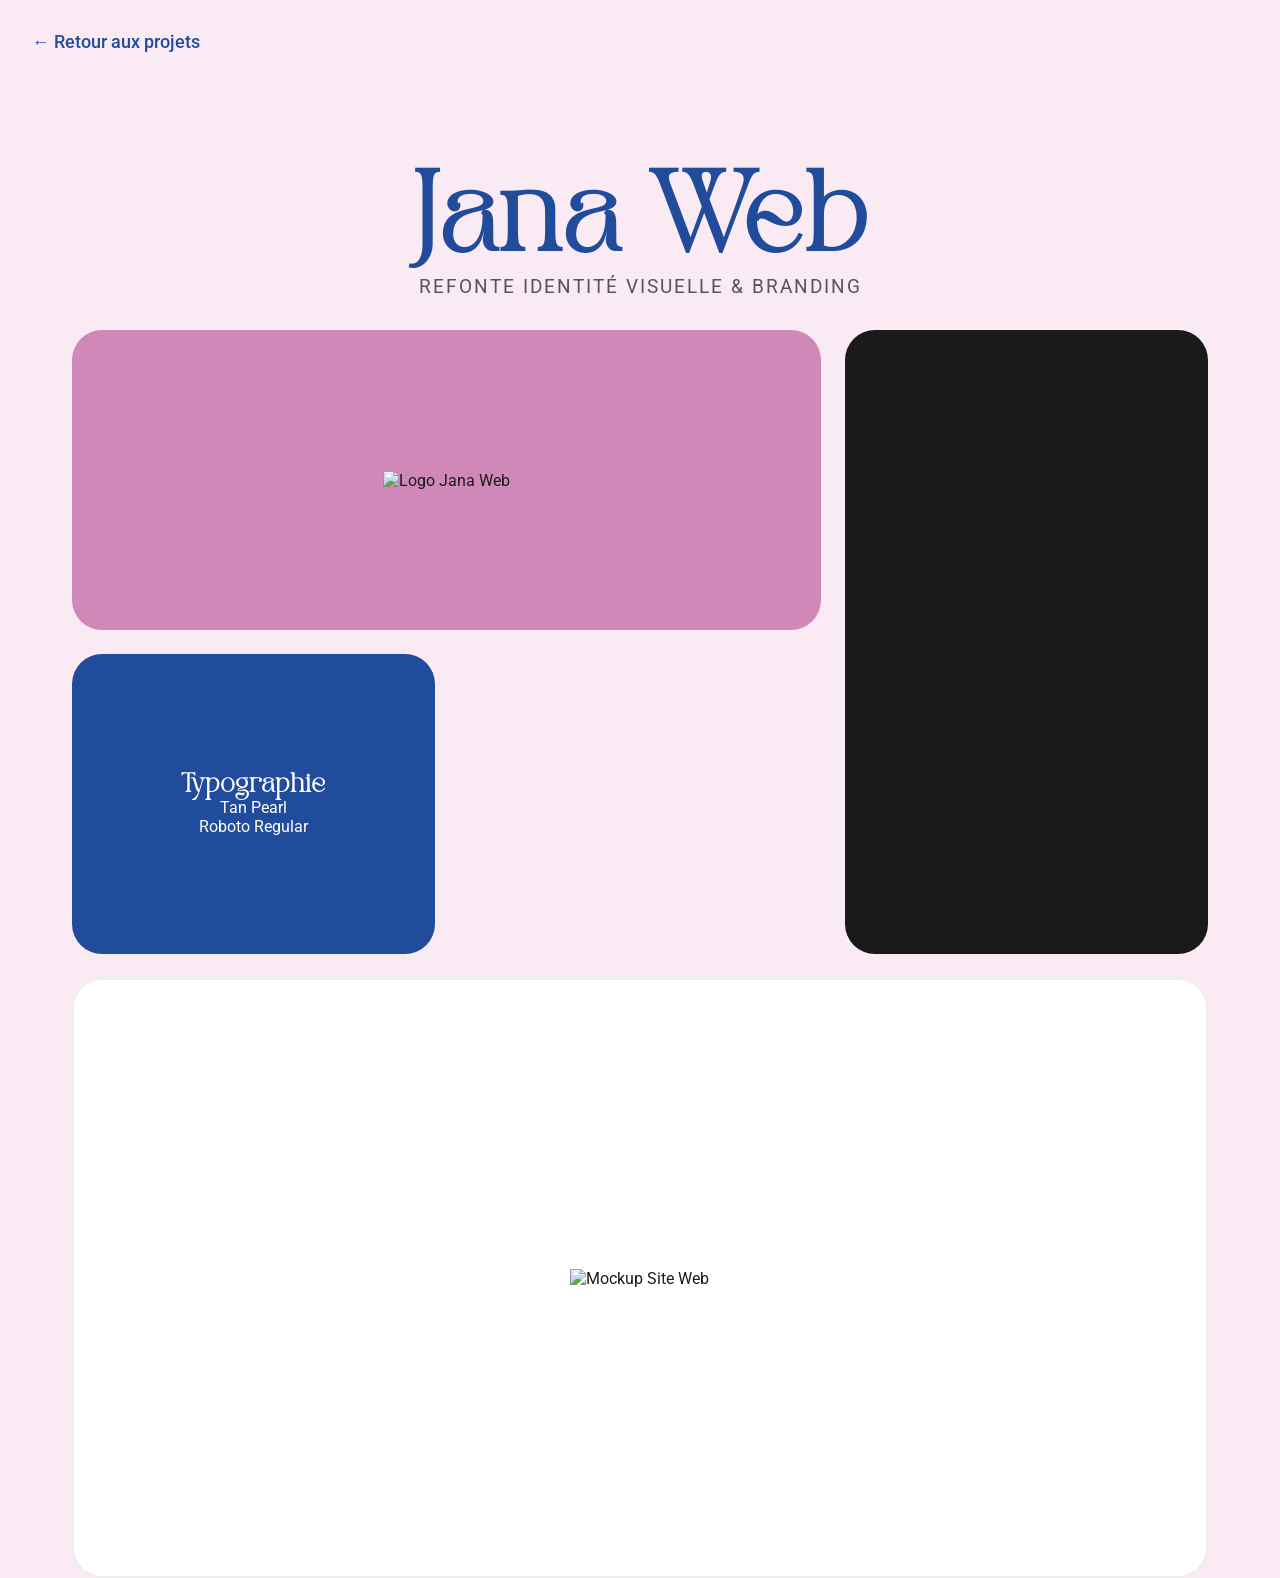
==== projet-horea-atelier.html @ c4f3f16d "init : porfolio" ====
<!DOCTYPE html>
<html lang="fr">
<head>
    <meta charset="UTF-8">
    <meta name="viewport" content="width=device-width, initial-scale=1.0">
    <title>Projet Jana Web | Valentina Chapoton</title>
    <link rel="stylesheet" href="style.css">
</head>
<body class="project-detail-page">

    <nav class="main-nav">
        <a href="projets.html" class="back-link">← Retour aux projets</a>
    </nav>

    <!-- HEADER DU PROJET -->
    <header class="project-header">
        <h1 class="font-title">Jana Web</h1>
        <p class="project-subtitle">Refonte Identité Visuelle & Branding</p>
    </header>

    <!-- LA BENTO GRID (Comme sur tes images de référence) -->
    <section class="bento-grid">
        
        <!-- Bloc 1 : Gros logo ou Visuel principal (Prend 2 cases de large) -->
        <div class="bento-item bento-large bg-pink">
            <img src="assets/jana-logo-grand.svg" alt="Logo Jana Web">
        </div>

        <!-- Bloc 2 : Les couleurs de la palette -->
        <div class="bento-item bento-tall bg-dark text-white">
            <h3>Palette</h3>
            <div class="color-swatches">
                <div class="swatch" style="background-color: #ff99cc;"></div>
                <div class="swatch" style="background-color: #66ccff;"></div>
                <div class="swatch" style="background-color: #ffcc00;"></div>
            </div>
        </div>

        <!-- Bloc 3 : Typographie ou petit texte -->
        <div class="bento-item bg-blue">
            <h3 class="font-title">Typographie</h3>
            <p class="large-type">Tan Pearl</p>
            <p>Roboto Regular</p>
        </div>

        <!-- Bloc 4 : Mockup Ordinateur (Prend toute la largeur en bas) -->
        <div class="bento-item bento-full bg-light">
            <img src="assets/jana-mockup-mac.jpg" alt="Mockup Site Web">
        </div>

    </section>

</body>
</html>
---- style.css ----
/* ================= 1. TYPOGRAPHIES & VARIABLES ================= */
@import url('https://fonts.googleapis.com/css2?family=Roboto:wght@300;400;500;700&display=swap');

@font-face {
    font-family: 'TanPearl';
    src: url('fonts/TAN-Pearl.woff2') format('woff2'),
         url('fonts/TAN-Pearl.ttf') format('truetype');
    font-weight: normal;
    font-style: normal;
}

:root {
    /* Ta palette de couleurs */
    --bg-color: #faeaf3; /* Fond global */
    --primary-blue: #214c9b; /* Couleur principale */
    --secondary-pink: #d088b9; /* Couleur secondaire */
    --text-dark: #1a1a1a;
    --text-gray: #555555;
}

* {
    margin: 0;
    padding: 0;
    box-sizing: border-box;
}

body {
    font-family: 'Roboto', sans-serif;
    background-color: var(--bg-color);
    color: var(--text-dark);
    overflow-x: hidden;
}

.font-title {
    font-family: 'TanPearl', serif;
}

/* ================= 2. HERO HEADER ================= */
#hero {
    position: relative;
    width: 100%;
    min-height: 85vh;
    display: flex;
    justify-content: center;
    align-items: center;
    padding: 2rem;
    overflow: hidden;
}

.hero-container {
    position: relative;
    width: 100%;
    max-width: 1400px; 
}

.hero-title-arch {
    position: relative;
    width: 100%;
    max-width: 100%; /* Prend toute la place disponible */
    margin: 0 auto;
    z-index: 1;
}

.arch-text {
    font-family: 'TanPearl', serif;
    font-size: 130px; 
    fill: var(--primary-blue);
    letter-spacing: 15px; 
}

.hero-img {
    position: absolute;
    top: 25%;
    left: 50%;
    transform: translateX(-50%);
    height: auto;
    max-height: 70vh;
    z-index: 2;
}

.hero-year {
    position: absolute;
    top: -5%;
    right: 15%;
    font-size: clamp(2rem, 5vw, 4rem);
    color: var(--secondary-pink); 
    z-index: 3;
}

.hero-name {
    position: absolute;
    bottom: 0%;
    left: 10%;
    font-size: 1rem;
    font-weight: 500;
    color: var(--primary-blue); 
    letter-spacing: 2px;
    z-index: 3;
}

/* ================= 3. SECTION ABOUT & CV ================= */
#about {
    padding: 5rem 0 3rem 0; 
}

.about-container {
    display: flex; 
    flex-wrap: wrap; 
    gap: 4rem; 
    align-items: flex-start; 
    max-width: 1200px;
    margin: 0 auto;
    padding: 0 2rem;
    margin-bottom: 5rem;
}

.badge-wrapper {
    flex: 1;
    min-width: 300px;
    display: flex;
    justify-content: center;
}

.badge-img {
    width: 100%;
    max-width: 350px;
    height: auto;
    filter: drop-shadow(0px 20px 30px rgba(0,0,0,0.1));
}

.about-content {
    flex: 2; 
    min-width: 300px;
}

.about-title {
    font-size: 3rem;
    color: var(--primary-blue);
    margin-bottom: 1.5rem;
}

.about-desc {
    font-size: 1.1rem;
    line-height: 1.6;
    color: var(--text-gray);
    margin-bottom: 3rem;
}

.cv-grid {
    display: grid;
    grid-template-columns: repeat(auto-fit, minmax(250px, 1fr));
    gap: 3rem;
}

.cv-column h3 {
    font-size: 1rem;
    letter-spacing: 2px;
    margin-bottom: 1.5rem;
    color: var(--secondary-pink);
    border-bottom: 1px solid var(--secondary-pink);
    padding-bottom: 0.5rem;
}

.cv-item {
    margin-bottom: 1.5rem;
}

.cv-item h4 {
    font-size: 1.1rem;
    margin-bottom: 0.2rem;
}

.cv-item span, .contact-link {
    font-size: 0.9rem;
    color: var(--text-gray);
    text-decoration: none;
    display: block;
}

.cv-tools {
    margin-top: 1rem;
    font-weight: 500;
    color: var(--primary-blue);
}

/* --- LE BANDEAU DÉFILANT DES OUTILS --- */

.tools-marquee-wrapper {
   
    width: 100vw; 
    position: relative;
    left: 50%;
    right: 50%;
    margin-left: -50vw;
    margin-right: -50vw;
    
    overflow: hidden; 
    border-top: 2px solid var(--primary-blue);
    border-bottom: 2px solid var(--primary-blue);
    padding: 2rem 0; 
    background-color: var(--bg-color); 
}

.tools-marquee-track {
    display: flex;
    width: max-content;
    animation: scroll-marquee 25s linear infinite;
}

.tools-marquee-wrapper:hover .tools-marquee-track {
    animation-play-state: paused;
}

.tools-marquee-content {
    display: flex;
    gap: 3rem; 
    padding-right: 3rem;
}

.tool-item {
    display: flex;
    align-items: center;
    gap: 0.8rem;
    font-size: 1rem;
    font-weight: 500;
    color: var(--primary-blue); 
    white-space: nowrap;
}

.tool-item img {
    width: 24px;
    height: 24px;
    object-fit: contain;
}

/* LA CLÉ DE L'ANIMATION */
@keyframes scroll-marquee {
    0% {
        transform: translateX(0);
    }
    100% {
        transform: translateX(-50%); 
    }
}

/* ================= 4. SECTION PROJETS (CARDS) ================= */
#projects {
    padding: 5rem 2rem;
    max-width: 1400px;
    margin: 0 auto;
}

.projects-main-title {
    font-size: 5rem;
    text-align: center;
    color: var(--primary-blue);
    margin-bottom: 3rem;
  
}

.projects-gallery {
    display: flex;
    gap: 1.5rem;
    height: 500px;
}

.project-card {
    flex: 1;
    position: relative;
    border-radius: 12px;
    overflow: hidden;
    transition: flex 0.4s ease;
    cursor: pointer;
    display: flex;
    flex-direction: column;
    justify-content: flex-end;
}

.project-card:hover {
    flex: 2; 
}

.project-img {
    position: absolute;
    top: 0;
    left: 0;
    width: 100%;
    height: 100%;
    object-fit: cover; 
    z-index: 0;
    transition: transform 0.5s ease;
}

.project-card:hover .project-img {
    transform: scale(1.05);
}

/* --- LE FAMEUX EFFET TEXT STROKE POUR LES CHIFFRES --- */
.project-number {
    position: absolute;
    top: 20px;
    left: 20px;
    font-family: 'Roboto', sans-serif;
    font-weight: 700;
    font-size: 8rem;
    line-height: 1;
    z-index: 1;
    filter: drop-shadow(0px 4px 6px rgba(0,0,0,0.15));
}

.project-info {
    position: relative;
    z-index: 1;
    padding: 2rem;
    background: linear-gradient(to top, rgba(0,0,0,0.8) 0%, rgba(0,0,0,0) 100%);
    width: 100%;
}

.project-info h3 {
    font-size: 1.5rem;
    margin-bottom: 0.5rem;
}

.brand-project {
    border: 3px solid var(--secondary-pink); /* Contour rose */
}
.brand-project .project-number {
    color: var(--secondary-pink);
}

.web-project {
    background-color: var(--bg-color); 
}
.web-project .project-number {
    color: var(--primary-blue); 
}

.project-info h3 {
    font-size: 1.5rem;
    margin-bottom: 0.5rem;
}

.brand-project .project-info h3 { 
    color: var(--secondary-pink); 
}
.web-project {
    border: 3px solid var(--primary-blue); 
}

.web-project .project-number {
    color: var(--primary-blue);
}

.web-project .project-info h3 { 
    color: var(--primary-blue); 
}

.project-info p {
    font-size: 0.9rem;
    color: #ffffff;
    opacity: 0.9;
}

/* ================= 5. PAGE TOUS LES PROJETS ================= */
#all-projects {
    padding: 5rem 2rem;
    max-width: 1200px;
    margin: 0 auto;
}

.page-title {
    font-size: 4rem;
    color: var(--primary-blue);
    text-align: center;
    margin-bottom: 3rem;
}

/* Le menu des filtres */
.filter-menu {
    display: flex;
    justify-content: center;
    gap: 1rem;
    margin-bottom: 4rem;
}

.filter-btn {
    padding: 0.8rem 1.5rem;
    border: 2px solid var(--primary-blue);
    background: transparent;
    color: var(--primary-blue);
    border-radius: 50px; /* Boutons pillule */
    font-family: 'Roboto', sans-serif;
    font-weight: 500;
    cursor: pointer;
    transition: all 0.3s ease;
}

/* État actif ou survol du bouton */
.filter-btn:hover, .filter-btn.active {
    background: var(--primary-blue);
    color: white;
}

/* La grille des projets (Classique, pas en accordéon cette fois) */
.projects-grid-filterable {
    display: grid;
    grid-template-columns: repeat(auto-fill, minmax(300px, 1fr));
    gap: 2rem;
}

/* On force la hauteur des cartes pour la grille */
.projects-grid-filterable .project-card {
    height: 400px; 
    border-radius: 20px;
}
/* On enlève l'effet d'élargissement de l'accordéon pour cette page */
.projects-grid-filterable .project-card:hover {
    flex: unset; 
}


/* ================= 6. PAGE DÉTAIL PROJET (BENTO GRID) ================= */
.project-header {
    text-align: center;
    padding: 5rem 2rem 2rem;
}

.project-header h1 {
    font-size: 5rem;
    color: var(--primary-blue);
}

.project-subtitle {
    font-size: 1.2rem;
    color: var(--text-gray);
    letter-spacing: 2px;
    text-transform: uppercase;
}

/* Le CSS Grid pour recréer tes images de référence ! */
.bento-grid {
    display: grid;
    grid-template-columns: repeat(3, 1fr); /* 3 colonnes égales */
    grid-auto-rows: 300px; /* Chaque ligne fait 300px de haut */
    gap: 1.5rem;
    max-width: 1200px;
    margin: 0 auto 5rem;
    padding: 0 2rem;
}

/* Un bloc standard */
.bento-item {
    border-radius: 30px; /* Coins très ronds comme sur tes ref */
    padding: 2rem;
    overflow: hidden;
    position: relative;
    display: flex;
    flex-direction: column;
    justify-content: center;
    align-items: center;
}

/* Un bloc qui prend 2 colonnes de large */
.bento-large {
    grid-column: span 2;
}

/* Un bloc qui prend 2 lignes de haut */
.bento-tall {
    grid-row: span 2;
}

/* Un bloc qui prend toute la largeur */
.bento-full {
    grid-column: 1 / -1;
    height: 600px; /* On le force à être plus haut pour le grand mockup */
}

/* Les utilitaires de couleur pour les fonds de tes boîtes Bento */
.bg-pink { background-color: var(--secondary-pink); }
.bg-blue { background-color: var(--primary-blue); color: white; }
.bg-dark { background-color: #1a1a1a; }
.bg-light { background-color: white; border: 2px solid #eee; }

.bento-item img {
    max-width: 100%;
    max-height: 100%;
    object-fit: contain;
}

.project-link-overlay {
    position: absolute;
    top: 0;
    left: 0;
    width: 100%;
    height: 100%;
    z-index: 10; /* On le met tout au-dessus (au-dessus de l'image et du texte) */
    /* Pas de fond, pas de texte, c'est juste une zone cliquable transparente */
}

.projects-action {
    display: flex;
    justify-content: center;
    margin-top: 4rem;
}

.about-actions {
    display: flex;
    gap: 1.5rem;
    margin-top: 3rem;
    flex-wrap: wrap; /* Pratique pour que ça passe à la ligne sur mobile */
}

.btn {
    display: inline-flex;
    align-items: center;
    gap: 10px;
    padding: 1rem 2.5rem;
    font-family: 'Roboto', sans-serif;
    font-size: 1rem;
    font-weight: 500;
    text-decoration: none;
    border-radius: 50px; /* Forme de pilule très tendance */
    transition: all 0.3s ease;
    cursor: pointer;
}

.btn-primary {
    background-color: var(--primary-blue);
    color: white;
    border: 2px solid var(--primary-blue);
}

.btn-primary:hover {
    background-color: transparent;
    color: var(--primary-blue);
    transform: translateY(-5px); /* Le bouton "monte" légèrement au survol */
    box-shadow: 0 10px 20px rgba(33, 76, 155, 0.2);
}

.btn-secondary {
    background-color: transparent;
    color: var(--secondary-pink);
    border: 2px solid var(--secondary-pink);
}

.btn-secondary:hover {
    background-color: var(--secondary-pink);
    color: white;
    transform: translateY(-5px);
    box-shadow: 0 10px 20px rgba(208, 136, 185, 0.2);
}


.btn svg {
    transition: stroke 0.3s ease;
}

.main-nav {
    padding: 2rem;
    max-width: 1400px;
    margin: 0 auto;
}

.back-link {
    display: inline-flex;
    align-items: center;
    gap: 10px;
    font-size: 1.1rem;
    font-weight: 500;
    color: var(--primary-blue);
    text-decoration: none;
    transition: transform 0.3s ease;
}

.back-link:hover {
    transform: translateX(-5px); /* La flèche recule au survol */
}

#all-projects {
    padding: 2rem 2rem 5rem;
    max-width: 1400px;
    margin: 0 auto;
}

.page-title {
    font-size: 5rem;
    color: var(--primary-blue);
    text-align: center;
    margin-bottom: 3rem;
}


.filter-menu {
    display: flex;
    justify-content: center;
    flex-wrap: wrap;
    gap: 1rem;
    margin-bottom: 4rem;
}

.filter-btn {
    padding: 0.8rem 2rem;
    border: 2px solid var(--primary-blue);
    background: transparent;
    color: var(--primary-blue);
    border-radius: 50px;
    font-family: 'Roboto', sans-serif;
    font-size: 1rem;
    font-weight: 500;
    cursor: pointer;
    transition: all 0.3s ease;
}

.filter-btn:hover, .filter-btn.active {
    background: var(--primary-blue);
    color: white;
}


.projects-grid-filterable {
    display: grid;
    /* Crée autant de colonnes de 350px que possible */
    grid-template-columns: repeat(auto-fill, minmax(350px, 1fr));
    gap: 2rem;
}


.projects-grid-filterable .project-card {
    height: 450px; 
    border-radius: 20px;
    transition: transform 0.3s ease, opacity 0.3s ease;
}


.projects-grid-filterable .project-card:hover {
    flex: unset;
    transform: translateY(-10px);
}

/* ================= 9. PAGE CONTACT ================= */

#contact-section {
    /* On centre la section verticalement sur l'écran */
    min-height: 80vh;
    display: flex;
    align-items: center;
    padding: 2rem;
}

.contact-container {
    display: flex;
    flex-wrap: wrap-reverse; /* Sur mobile, la photo passera au-dessus du texte */
    align-items: center;
    gap: 4rem;
    max-width: 1200px;
    margin: 0 auto;
    width: 100%;
}

.contact-content {
    flex: 1;
    min-width: 300px;
}

.contact-title {
    font-size: clamp(4rem, 8vw, 6rem); /* Un titre énorme et très design */
    color: var(--primary-blue);
    line-height: 1;
    margin-bottom: 2rem;
}

.contact-desc {
    font-size: 1.2rem;
    color: var(--text-gray);
    line-height: 1.6;
    margin-bottom: 4rem;
    max-width: 500px;
}

/* La zone avec le mail et le téléphone */
.contact-links-group {
    display: flex;
    flex-direction: column;
    gap: 2rem;
    margin-bottom: 3rem;
}

.contact-label {
    display: block;
    font-size: 0.9rem;
    text-transform: uppercase;
    letter-spacing: 2px;
    color: var(--secondary-pink);
    margin-bottom: 0.5rem;
}

.contact-link-large {
    font-family: 'Roboto', sans-serif;
    font-size: clamp(1.5rem, 3vw, 2.5rem); /* Texte assez gros pour être bien cliquable */
    font-weight: 500;
    color: var(--primary-blue);
    text-decoration: none;
    transition: color 0.3s ease;
    /* Petit effet de soulignement au survol */
    background-image: linear-gradient(var(--secondary-pink), var(--secondary-pink));
    background-size: 0% 2px;
    background-repeat: no-repeat;
    background-position: left bottom;
    padding-bottom: 5px;
}

.contact-link-large:hover {
    color: var(--secondary-pink);
    background-size: 100% 2px; /* La ligne rose apparaît au survol */
}

.social-links-small {
    display: flex;
    gap: 1.5rem;
}

.social-links-small a {
    color: var(--text-gray);
    text-decoration: none;
    font-weight: 500;
    transition: color 0.3s ease;
}

.social-links-small a:hover {
    color: var(--primary-blue);
}

/* La photo à droite */
.contact-image-wrapper {
    flex: 1;
    min-width: 300px;
    display: flex;
    justify-content: center;
}

.contact-photo {
    width: 100%;
    max-width: 450px;
    height: auto;
    border-radius: 30px; /* Coins arrondis pour la douceur */
    box-shadow: 0 20px 40px rgba(0,0,0,0.1);
    /* Petite rotation optionnelle pour casser la rigueur */
    transform: rotate(3deg);
    transition: transform 0.4s ease;
}

.contact-photo:hover {
    transform: rotate(0deg) scale(1.02);
}
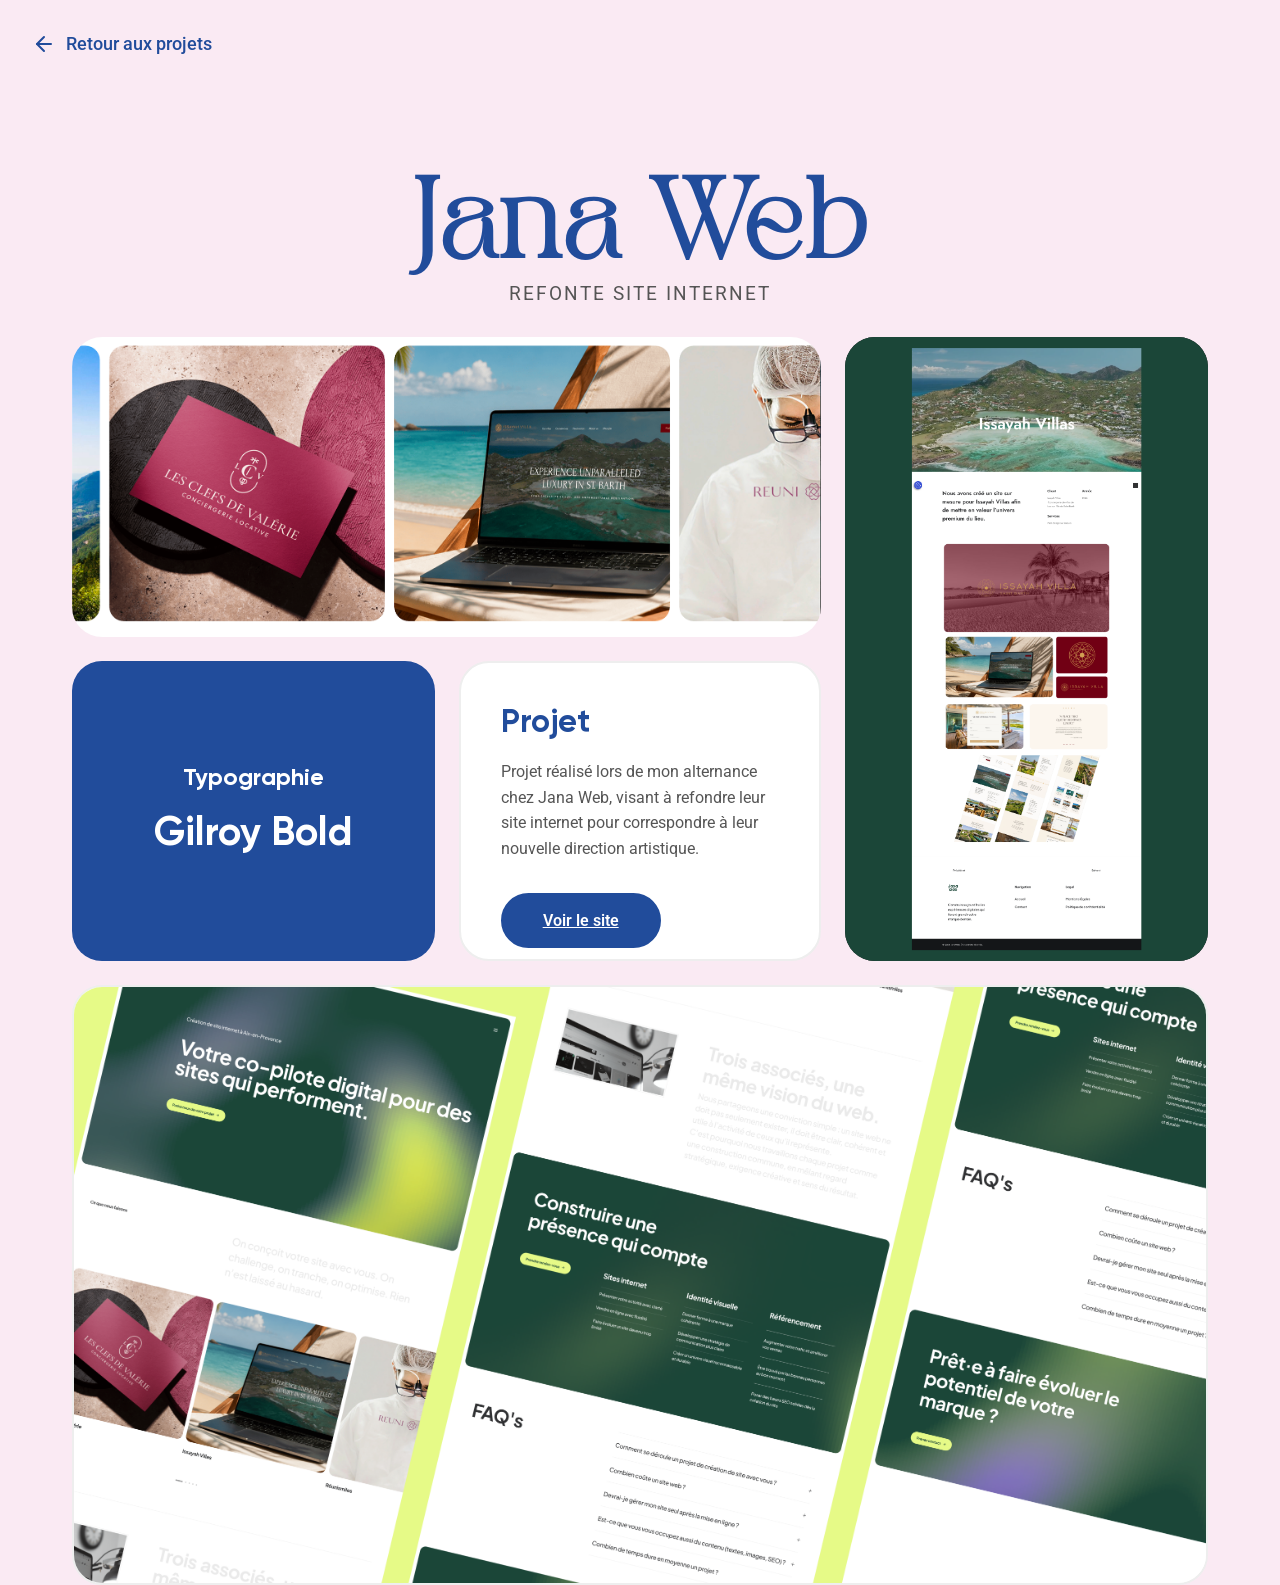
==== commit 9261174f: "bloc" ====
--- a/projet-horea-atelier.html
+++ b/projet-horea-atelier.html
@@ -8,47 +8,58 @@
 </head>
 <body class="project-detail-page">
 
+    <!-- NAVIGATION -->
     <nav class="main-nav">
-        <a href="projets.html" class="back-link">← Retour aux projets</a>
+        <a href="projets.html" class="back-link">
+            <svg width="24" height="24" viewBox="0 0 24 24" fill="none" stroke="currentColor" stroke-width="2" stroke-linecap="round" stroke-linejoin="round">
+                <line x1="19" y1="12" x2="5" y2="12"></line>
+                <polyline points="12 19 5 12 12 5"></polyline>
+            </svg>
+            Retour aux projets
+        </a>
     </nav>
 
     <!-- HEADER DU PROJET -->
     <header class="project-header">
         <h1 class="font-title">Jana Web</h1>
-        <p class="project-subtitle">Refonte Identité Visuelle & Branding</p>
+        <p class="project-subtitle">Refonte site internet</p>
     </header>
 
-    <!-- LA BENTO GRID (Comme sur tes images de référence) -->
+        <!-- BENTO GRID -->
     <section class="bento-grid">
         
-        <!-- Bloc 1 : Gros logo ou Visuel principal (Prend 2 cases de large) -->
-        <div class="bento-item bento-large bg-pink">
-            <img src="assets/jana-logo-grand.svg" alt="Logo Jana Web">
+        <!-- Bloc 1 : Image (Ajout de bento-no-padding) -->
+        <div class="bento-item bento-large bg-pink bento-no-padding">
+            <img class="bento-img" src="assets/janaweb-projets-horizontal.png" alt="Mockup logo Jana Web principal">
         </div>
 
-        <!-- Bloc 2 : Les couleurs de la palette -->
-        <div class="bento-item bento-tall bg-dark text-white">
-            <h3>Palette</h3>
-            <div class="color-swatches">
-                <div class="swatch" style="background-color: #ff99cc;"></div>
-                <div class="swatch" style="background-color: #66ccff;"></div>
-                <div class="swatch" style="background-color: #ffcc00;"></div>
-            </div>
+        <!-- Bloc 2 : Image (Ajout de bento-no-padding) -->
+        <div class="bento-item bento-tall bg-dark text-white bento-no-padding">
+            <img class="bento-img" src="assets/mockup-janaweb-projet.png" alt="Version verticale">
         </div>
 
-        <!-- Bloc 3 : Typographie ou petit texte -->
+        <!-- Bloc 3 : Typographie -->
         <div class="bento-item bg-blue">
-            <h3 class="font-title">Typographie</h3>
-            <p class="large-type">Tan Pearl</p>
-            <p>Roboto Regular</p>
+            <h3 class="gilroy-bold" style="font-size: 1.5rem; margin-bottom: 1rem;">Typographie</h3>
+            <p class="large-type gilroy-bold" style="font-size: 2.5rem;">Gilroy Bold</p>
         </div>
 
-        <!-- Bloc 4 : Mockup Ordinateur (Prend toute la largeur en bas) -->
-        <div class="bento-item bento-full bg-light">
-            <img src="assets/jana-mockup-mac.jpg" alt="Mockup Site Web">
+        <!-- Bloc 4 : Texte -->
+        <div class="bento-item bg-light project-text">
+            <!-- La classe font-title a été remplacée par gilroy-bold ! -->
+            <h3 class="gilroy-bold" style="margin-bottom: 1rem; color: var(--primary-blue); font-size: 2rem;">Projet</h3>
+            <p style="margin-bottom: 2rem; color: var(--text-gray); line-height: 1.6;">
+                Projet réalisé lors de mon alternance chez Jana Web, visant à refondre leur site internet pour correspondre à leur nouvelle direction artistique.
+            </p>
+            
+            <a href="https://www.jana-agenceweb.com" target="_blank" rel="noopener noreferrer" class="btn btn-primary">
+                Voir le site
+            </a>
         </div>
 
-    </section>
+        <!-- Bloc 5 : Image (Ajout de bento-no-padding) -->
+        <div class="bento-item bento-full bg-light bento-no-padding">
+            <img class="bento-img" src="assets/mockup-site-janaweb.png" alt="Mockup textile Jana Web">
+        </div>
 
-</body>
-</html>+    </section>
--- a/style.css
+++ b/style.css
@@ -243,6 +243,251 @@
     }
 }
 
+/* ================= 1. TYPOGRAPHIES & VARIABLES ================= */
+@import url('https://fonts.googleapis.com/css2?family=Roboto:wght@300;400;500;700&display=swap');
+
+@font-face {
+    font-family: 'TanPearl';
+    src: url('fonts/TAN-Pearl.woff2') format('woff2'),
+         url('fonts/TAN-Pearl.ttf') format('truetype');
+    font-weight: normal;
+    font-style: normal;
+}
+
+:root {
+    /* Ta palette de couleurs */
+    --bg-color: #faeaf3; /* Fond global */
+    --primary-blue: #214c9b; /* Couleur principale */
+    --secondary-pink: #d088b9; /* Couleur secondaire */
+    --text-dark: #1a1a1a;
+    --text-gray: #555555;
+}
+
+* {
+    margin: 0;
+    padding: 0;
+    box-sizing: border-box;
+}
+
+body {
+    font-family: 'Roboto', sans-serif;
+    background-color: var(--bg-color);
+    color: var(--text-dark);
+    overflow-x: hidden;
+}
+
+.font-title {
+    font-family: 'TanPearl', serif;
+}
+
+/* ================= 2. HERO HEADER ================= */
+#hero {
+    position: relative;
+    width: 100%;
+    min-height: 85vh;
+    display: flex;
+    justify-content: center;
+    align-items: center;
+    padding: 2rem;
+    overflow: hidden;
+}
+
+.hero-container {
+    position: relative;
+    width: 100%;
+    max-width: 1400px; 
+}
+
+.hero-title-arch {
+    position: relative;
+    width: 100%;
+    max-width: 100%; /* Prend toute la place disponible */
+    margin: 0 auto;
+    z-index: 1;
+}
+
+.arch-text {
+    font-family: 'TanPearl', serif;
+    font-size: 130px; 
+    fill: var(--primary-blue);
+    letter-spacing: 15px; 
+}
+
+.hero-img {
+    position: absolute;
+    top: 25%;
+    left: 50%;
+    transform: translateX(-50%);
+    height: auto;
+    max-height: 70vh;
+    z-index: 2;
+}
+
+.hero-year {
+    position: absolute;
+    top: -5%;
+    right: 15%;
+    font-size: clamp(2rem, 5vw, 4rem);
+    color: var(--secondary-pink); 
+    z-index: 3;
+}
+
+.hero-name {
+    position: absolute;
+    bottom: 0%;
+    left: 10%;
+    font-size: 1rem;
+    font-weight: 500;
+    color: var(--primary-blue); 
+    letter-spacing: 2px;
+    z-index: 3;
+}
+
+/* ================= 3. SECTION ABOUT & CV ================= */
+#about {
+    padding: 5rem 0 3rem 0; 
+}
+
+.about-container {
+    display: flex; 
+    flex-wrap: wrap; 
+    gap: 4rem; 
+    align-items: flex-start; 
+    max-width: 1200px;
+    margin: 0 auto;
+    padding: 0 2rem;
+    margin-bottom: 5rem;
+}
+
+.badge-wrapper {
+    flex: 1;
+    min-width: 300px;
+    display: flex;
+    justify-content: center;
+}
+
+.badge-img {
+    width: 100%;
+    max-width: 350px;
+    height: auto;
+    filter: drop-shadow(0px 20px 30px rgba(0,0,0,0.1));
+}
+
+.about-content {
+    flex: 2; 
+    min-width: 300px;
+}
+
+.about-title {
+    font-size: 3rem;
+    color: var(--primary-blue);
+    margin-bottom: 1.5rem;
+}
+
+.about-desc {
+    font-size: 1.1rem;
+    line-height: 1.6;
+    color: var(--text-gray);
+    margin-bottom: 3rem;
+}
+
+.cv-grid {
+    display: grid;
+    grid-template-columns: repeat(auto-fit, minmax(250px, 1fr));
+    gap: 3rem;
+}
+
+.cv-column h3 {
+    font-size: 1rem;
+    letter-spacing: 2px;
+    margin-bottom: 1.5rem;
+    color: var(--secondary-pink);
+    border-bottom: 1px solid var(--secondary-pink);
+    padding-bottom: 0.5rem;
+}
+
+.cv-item {
+    margin-bottom: 1.5rem;
+}
+
+.cv-item h4 {
+    font-size: 1.1rem;
+    margin-bottom: 0.2rem;
+}
+
+.cv-item span, .contact-link {
+    font-size: 0.9rem;
+    color: var(--text-gray);
+    text-decoration: none;
+    display: block;
+}
+
+.cv-tools {
+    margin-top: 1rem;
+    font-weight: 500;
+    color: var(--primary-blue);
+}
+
+/* --- LE BANDEAU DÉFILANT DES OUTILS --- */
+
+.tools-marquee-wrapper {
+   
+    width: 100vw; 
+    position: relative;
+    left: 50%;
+    right: 50%;
+    margin-left: -50vw;
+    margin-right: -50vw;
+    
+    overflow: hidden; 
+    border-top: 2px solid var(--primary-blue);
+    border-bottom: 2px solid var(--primary-blue);
+    padding: 2rem 0; 
+    background-color: var(--bg-color); 
+}
+
+.tools-marquee-track {
+    display: flex;
+    width: max-content;
+    animation: scroll-marquee 25s linear infinite;
+}
+
+.tools-marquee-wrapper:hover .tools-marquee-track {
+    animation-play-state: paused;
+}
+
+.tools-marquee-content {
+    display: flex;
+    gap: 3rem; 
+    padding-right: 3rem;
+}
+
+.tool-item {
+    display: flex;
+    align-items: center;
+    gap: 0.8rem;
+    font-size: 1rem;
+    font-weight: 500;
+    color: var(--primary-blue); 
+    white-space: nowrap;
+}
+
+.tool-item img {
+    width: 24px;
+    height: 24px;
+    object-fit: contain;
+}
+
+/* LA CLÉ DE L'ANIMATION */
+@keyframes scroll-marquee {
+    0% {
+        transform: translateX(0);
+    }
+    100% {
+        transform: translateX(-50%); 
+    }
+}
+
 /* ================= 4. SECTION PROJETS (CARDS) ================= */
 #projects {
     padding: 5rem 2rem;
@@ -477,14 +722,14 @@
 }
 
 /* Les utilitaires de couleur pour les fonds de tes boîtes Bento */
-.bg-pink { background-color: var(--secondary-pink); }
+
 .bg-blue { background-color: var(--primary-blue); color: white; }
 .bg-dark { background-color: #1a1a1a; }
 .bg-light { background-color: white; border: 2px solid #eee; }
 
 .bento-item img {
     max-width: 100%;
-    max-height: 100%;
+
     object-fit: contain;
 }
 
@@ -527,13 +772,13 @@
 
 .btn-primary {
     background-color: var(--primary-blue);
-    color: white;
+    color: #ffffff !important; /* Le texte sera forcé en blanc */
     border: 2px solid var(--primary-blue);
 }
 
 .btn-primary:hover {
     background-color: transparent;
-    color: var(--primary-blue);
+    color: var(--primary-blue) !important;
     transform: translateY(-5px); /* Le bouton "monte" légèrement au survol */
     box-shadow: 0 10px 20px rgba(33, 76, 155, 0.2);
 }
@@ -752,4 +997,78 @@
 
 .contact-photo:hover {
     transform: rotate(0deg) scale(1.02);
-}+}
+
+.project-text {
+    display: flex;
+    align-items: center;
+    justify-content: center;
+    padding: 2rem;
+    text-align: left;
+}
+
+.project-text a {
+    color: inherit;
+    font-weight: 600;
+    text-decoration: underline;
+}
+
+.gilroy-bold {
+    font-family: "Gilroy", sans-serif;
+    font-weight: 700;
+}
+
+
+/* --- La typo Gilroy --- */
+/* Assure-toi d'avoir le fichier Gilroy-Bold dans ton dossier fonts ! */
+@font-face {
+    font-family: 'Gilroy';
+    src: url('fonts/Gilroy-Bold.woff2') format('woff2'); /* Modifie selon l'extension de ton fichier */
+    font-weight: bold;
+    font-style: normal;
+}
+
+.gilroy-bold {
+    font-family: 'Gilroy', sans-serif;
+    font-weight: bold;
+}
+
+.large-type {
+    font-size: 2.5rem; /* Ajuste la taille du "Gilroy Bold" dans la case bleue */
+}
+
+/* --- Le comportement des images Bento --- */
+
+
+.bento-img {
+    position: absolute; /* Crucial : l'image se détache du flux Flexbox */
+    width: 100%;
+    height: 130%;
+    object-fit: contain; /* L'image s'agrandit au max sans se couper */
+    /* Mets "cover" si tu préfères qu'elle remplisse tout en rognant un peu les bords */
+}
+
+.bento-item {
+    border-radius: 30px; 
+    padding: 2rem; /* On garde la marge pour le texte (Bloc 3 et 4) */
+    overflow: hidden;
+    position: relative; /* Crucial pour que le bento-img en 'absolute' ne sorte pas du bloc */
+    display: flex;
+    flex-direction: column;
+    justify-content: center;
+    align-items: center;
+}
+
+.bento-no-padding {
+    padding: 0 !important;
+}
+
+/* On s'assure que le contenu du bloc de texte s'aligne bien en haut à gauche */
+.project-text {
+    align-items: flex-start; 
+    justify-content: flex-start;
+    text-align: left;
+    padding: 2.5rem; /* Un beau padding interne juste pour le texte */
+}
+
+
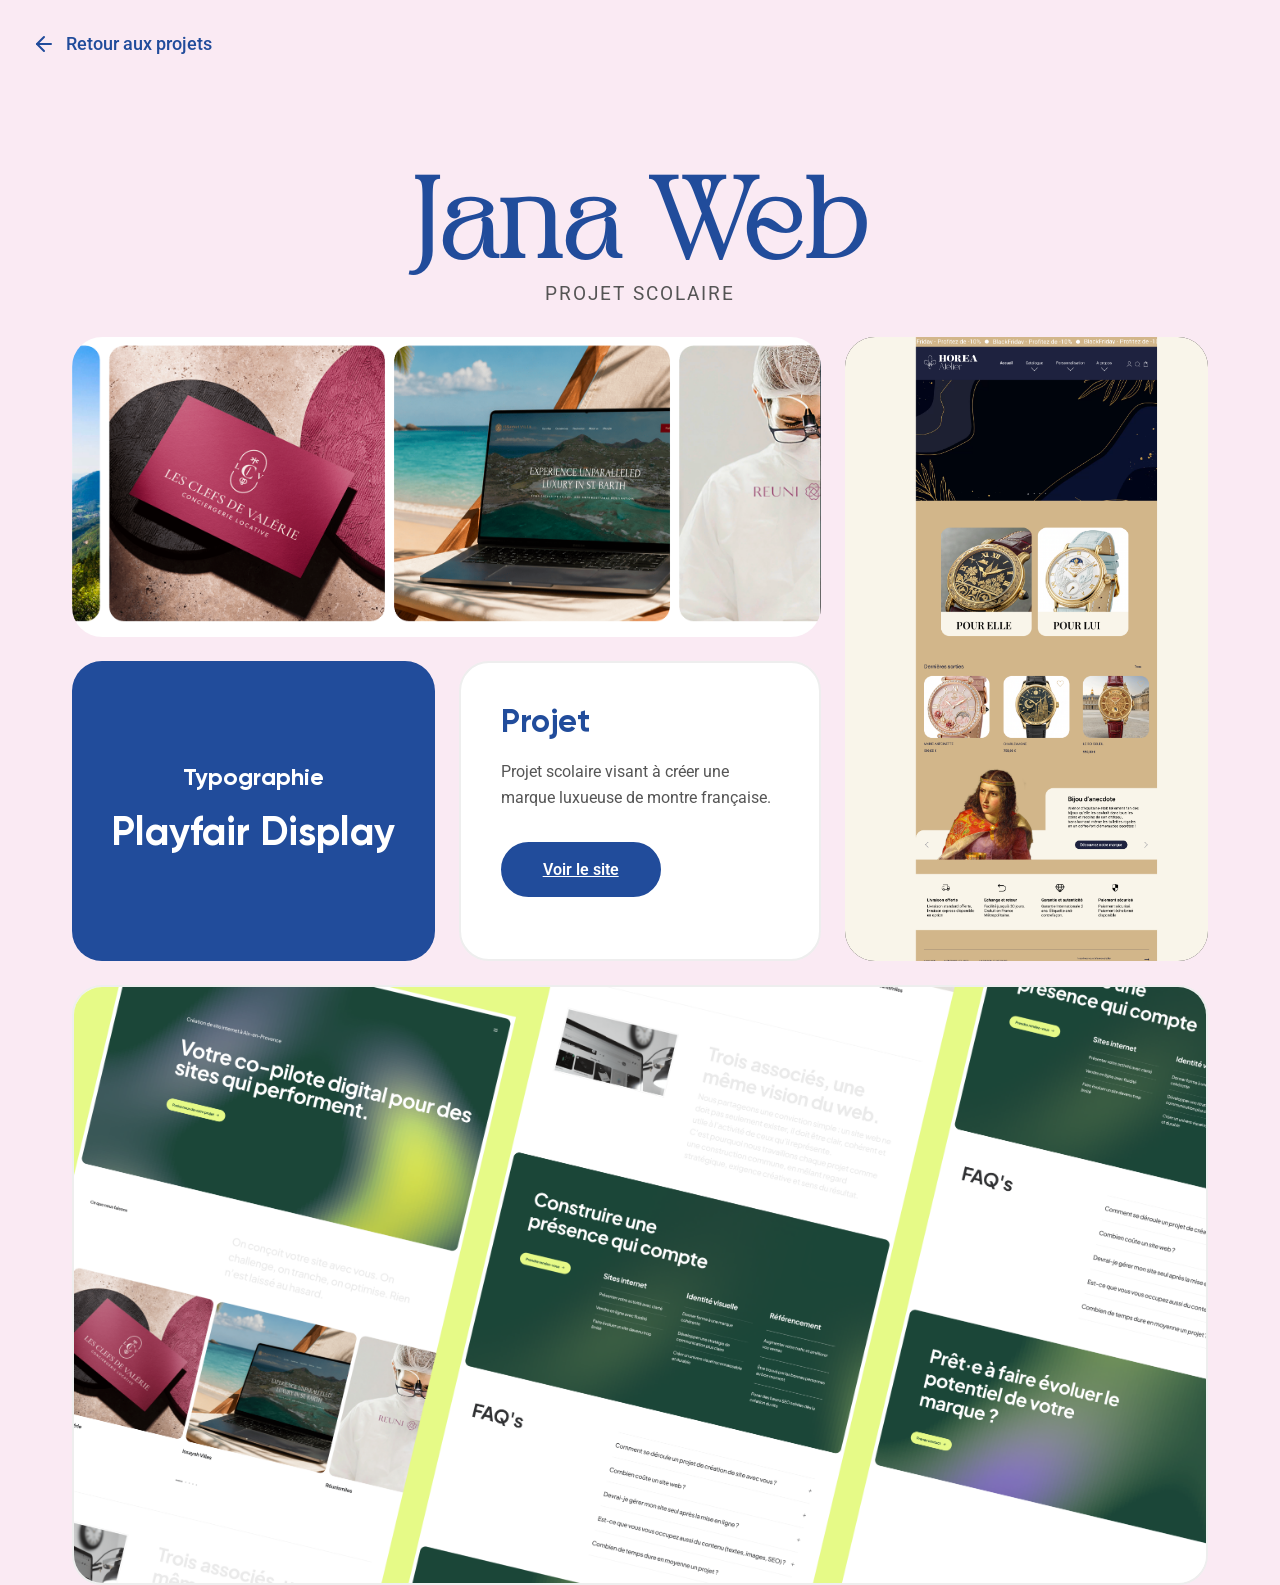
==== commit db2d5e4c: "img" ====
--- a/projet-horea-atelier.html
+++ b/projet-horea-atelier.html
@@ -22,7 +22,7 @@
     <!-- HEADER DU PROJET -->
     <header class="project-header">
         <h1 class="font-title">Jana Web</h1>
-        <p class="project-subtitle">Refonte site internet</p>
+        <p class="project-subtitle">Projet scolaire</p>
     </header>
 
         <!-- BENTO GRID -->
@@ -35,13 +35,13 @@
 
         <!-- Bloc 2 : Image (Ajout de bento-no-padding) -->
         <div class="bento-item bento-tall bg-dark text-white bento-no-padding">
-            <img class="bento-img" src="assets/mockup-janaweb-projet.png" alt="Version verticale">
+            <img class="bento-img" src="assets/horea-vertical.png" alt="Version verticale">
         </div>
 
         <!-- Bloc 3 : Typographie -->
         <div class="bento-item bg-blue">
             <h3 class="gilroy-bold" style="font-size: 1.5rem; margin-bottom: 1rem;">Typographie</h3>
-            <p class="large-type gilroy-bold" style="font-size: 2.5rem;">Gilroy Bold</p>
+            <p class="large-type gilroy-bold" style="font-size: 2.5rem;">Playfair Display</p>
         </div>
 
         <!-- Bloc 4 : Texte -->
@@ -49,7 +49,7 @@
             <!-- La classe font-title a été remplacée par gilroy-bold ! -->
             <h3 class="gilroy-bold" style="margin-bottom: 1rem; color: var(--primary-blue); font-size: 2rem;">Projet</h3>
             <p style="margin-bottom: 2rem; color: var(--text-gray); line-height: 1.6;">
-                Projet réalisé lors de mon alternance chez Jana Web, visant à refondre leur site internet pour correspondre à leur nouvelle direction artistique.
+                Projet scolaire visant à créer une marque luxueuse de montre française.
             </p>
             
             <a href="https://www.jana-agenceweb.com" target="_blank" rel="noopener noreferrer" class="btn btn-primary">
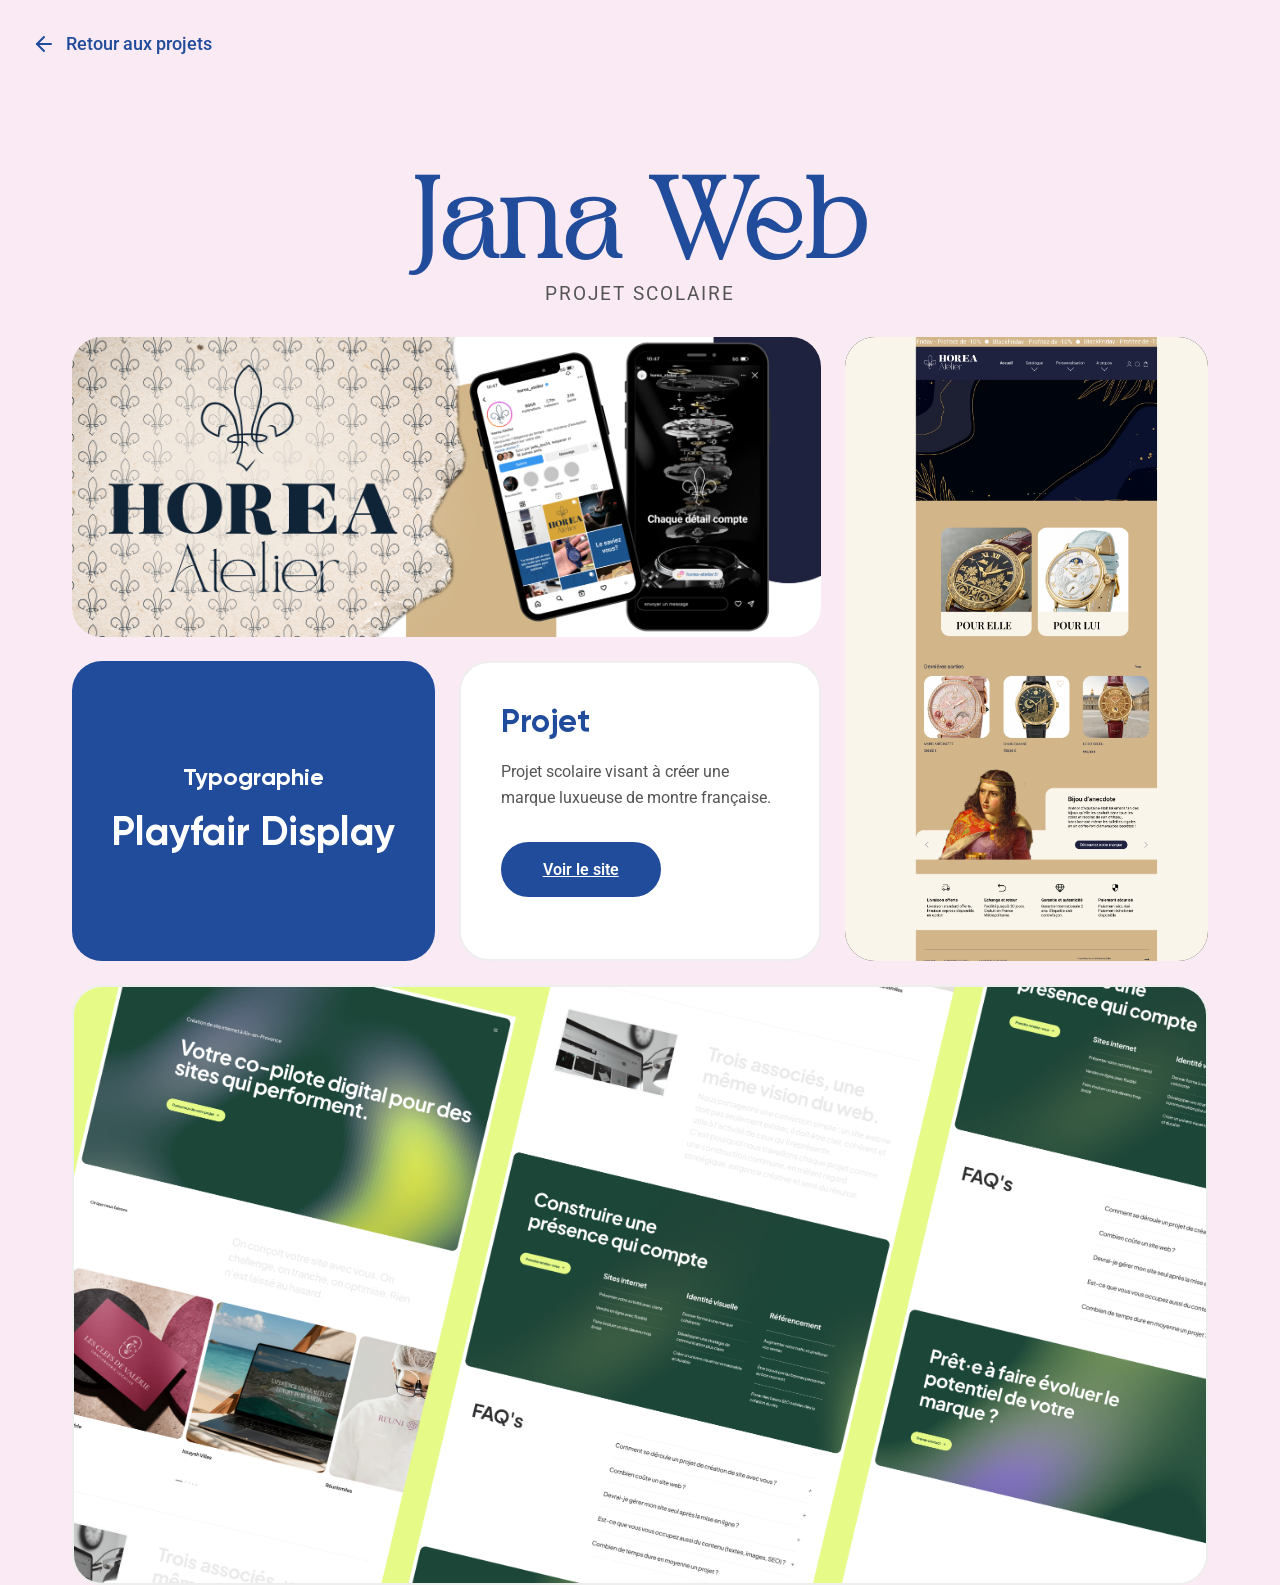
==== commit 0cc1fa31: "img" ====
--- a/projet-horea-atelier.html
+++ b/projet-horea-atelier.html
@@ -30,7 +30,7 @@
         
         <!-- Bloc 1 : Image (Ajout de bento-no-padding) -->
         <div class="bento-item bento-large bg-pink bento-no-padding">
-            <img class="bento-img" src="assets/janaweb-projets-horizontal.png" alt="Mockup logo Jana Web principal">
+            <img class="bento-img" src="assets/horea-horizontal-1.png" alt="Mockup logo Jana Web principal">
         </div>
 
         <!-- Bloc 2 : Image (Ajout de bento-no-padding) -->
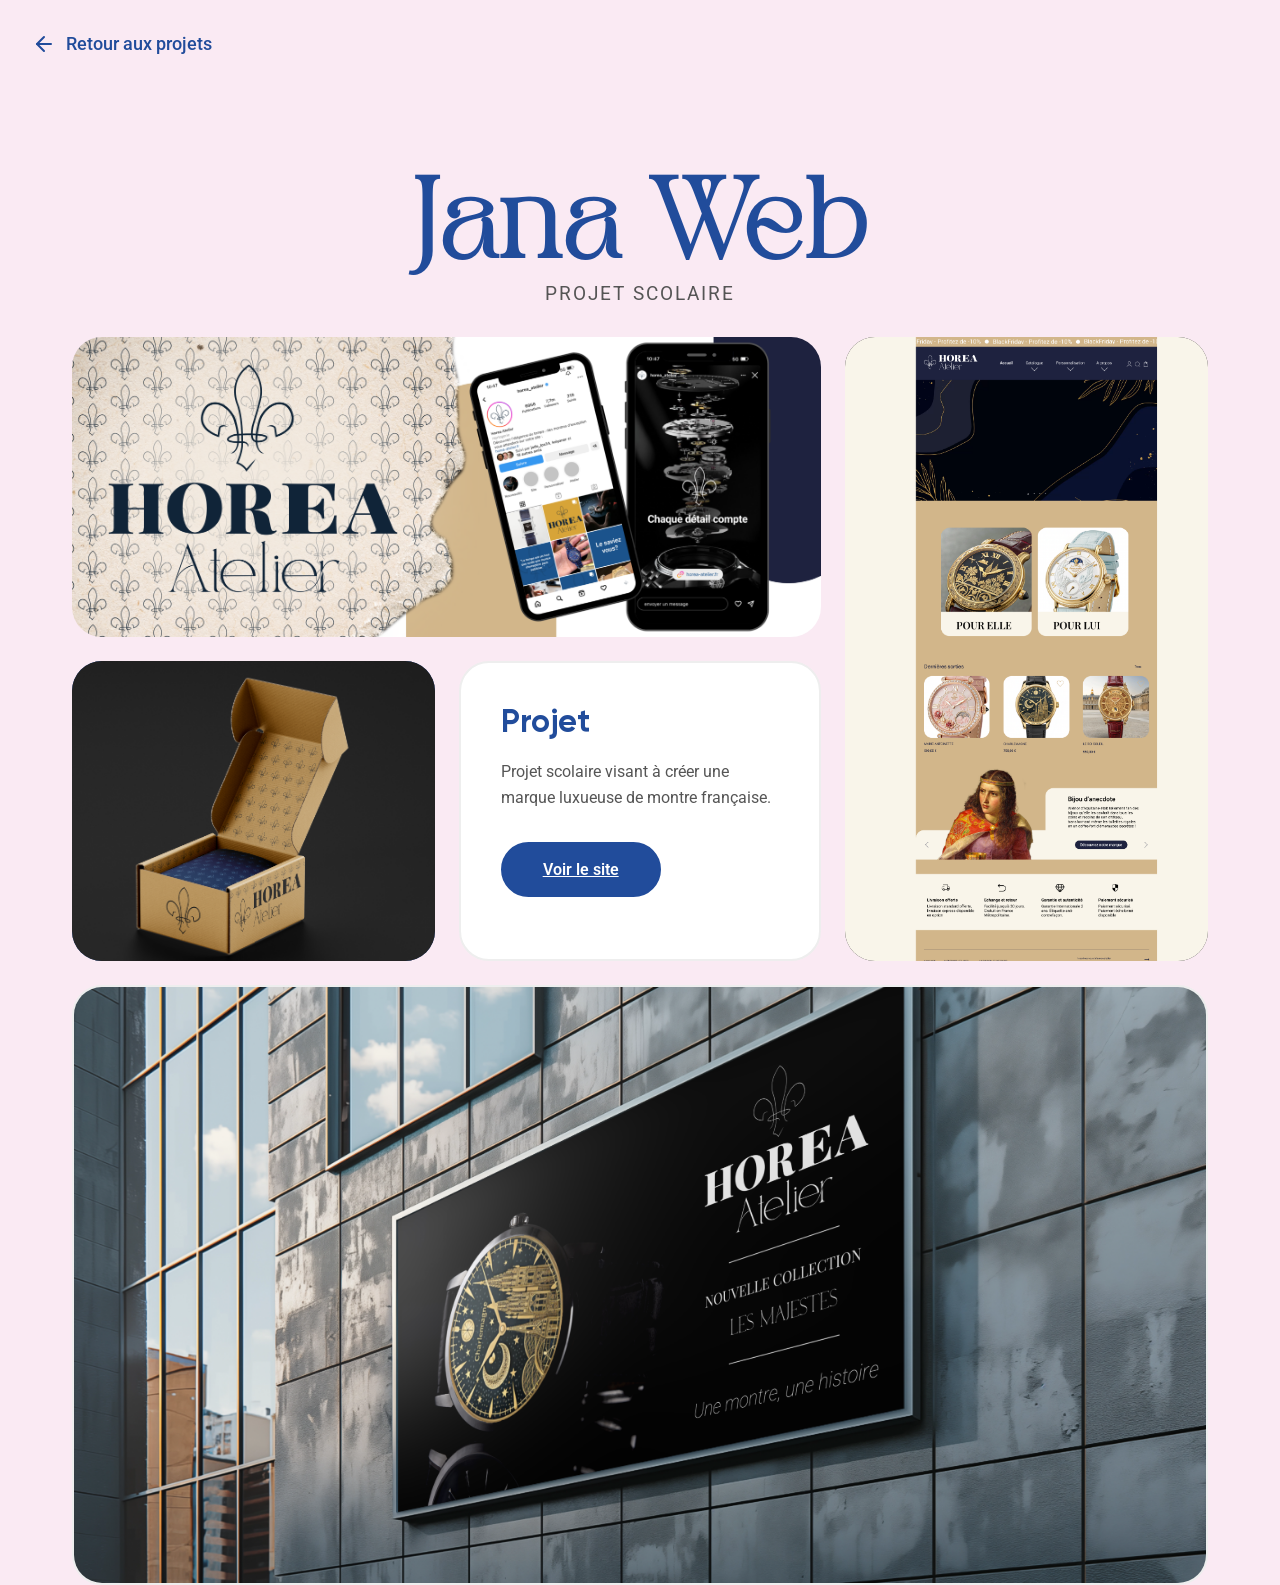
==== commit 7c96e1c9: "next" ====
--- a/projet-horea-atelier.html
+++ b/projet-horea-atelier.html
@@ -38,10 +38,14 @@
             <img class="bento-img" src="assets/horea-vertical.png" alt="Version verticale">
         </div>
 
-        <!-- Bloc 3 : Typographie -->
-        <div class="bento-item bg-blue">
-            <h3 class="gilroy-bold" style="font-size: 1.5rem; margin-bottom: 1rem;">Typographie</h3>
-            <p class="large-type gilroy-bold" style="font-size: 2.5rem;">Playfair Display</p>
+        <!-- Bloc 3 : Image (remplace Typographie) -->
+        <div class="bento-item bento-no-padding bg-blue">
+            <img 
+                src="assets/horea-packaging.png" 
+                alt="Description de l'image" 
+                class="bento-img"
+                loading="lazy"
+            >
         </div>
 
         <!-- Bloc 4 : Texte -->
@@ -59,7 +63,7 @@
 
         <!-- Bloc 5 : Image (Ajout de bento-no-padding) -->
         <div class="bento-item bento-full bg-light bento-no-padding">
-            <img class="bento-img" src="assets/mockup-site-janaweb.png" alt="Mockup textile Jana Web">
+            <img class="bento-img" src="assets/horea-horizontal-2.png" alt="Mockup textile Jana Web">
         </div>
 
     </section>
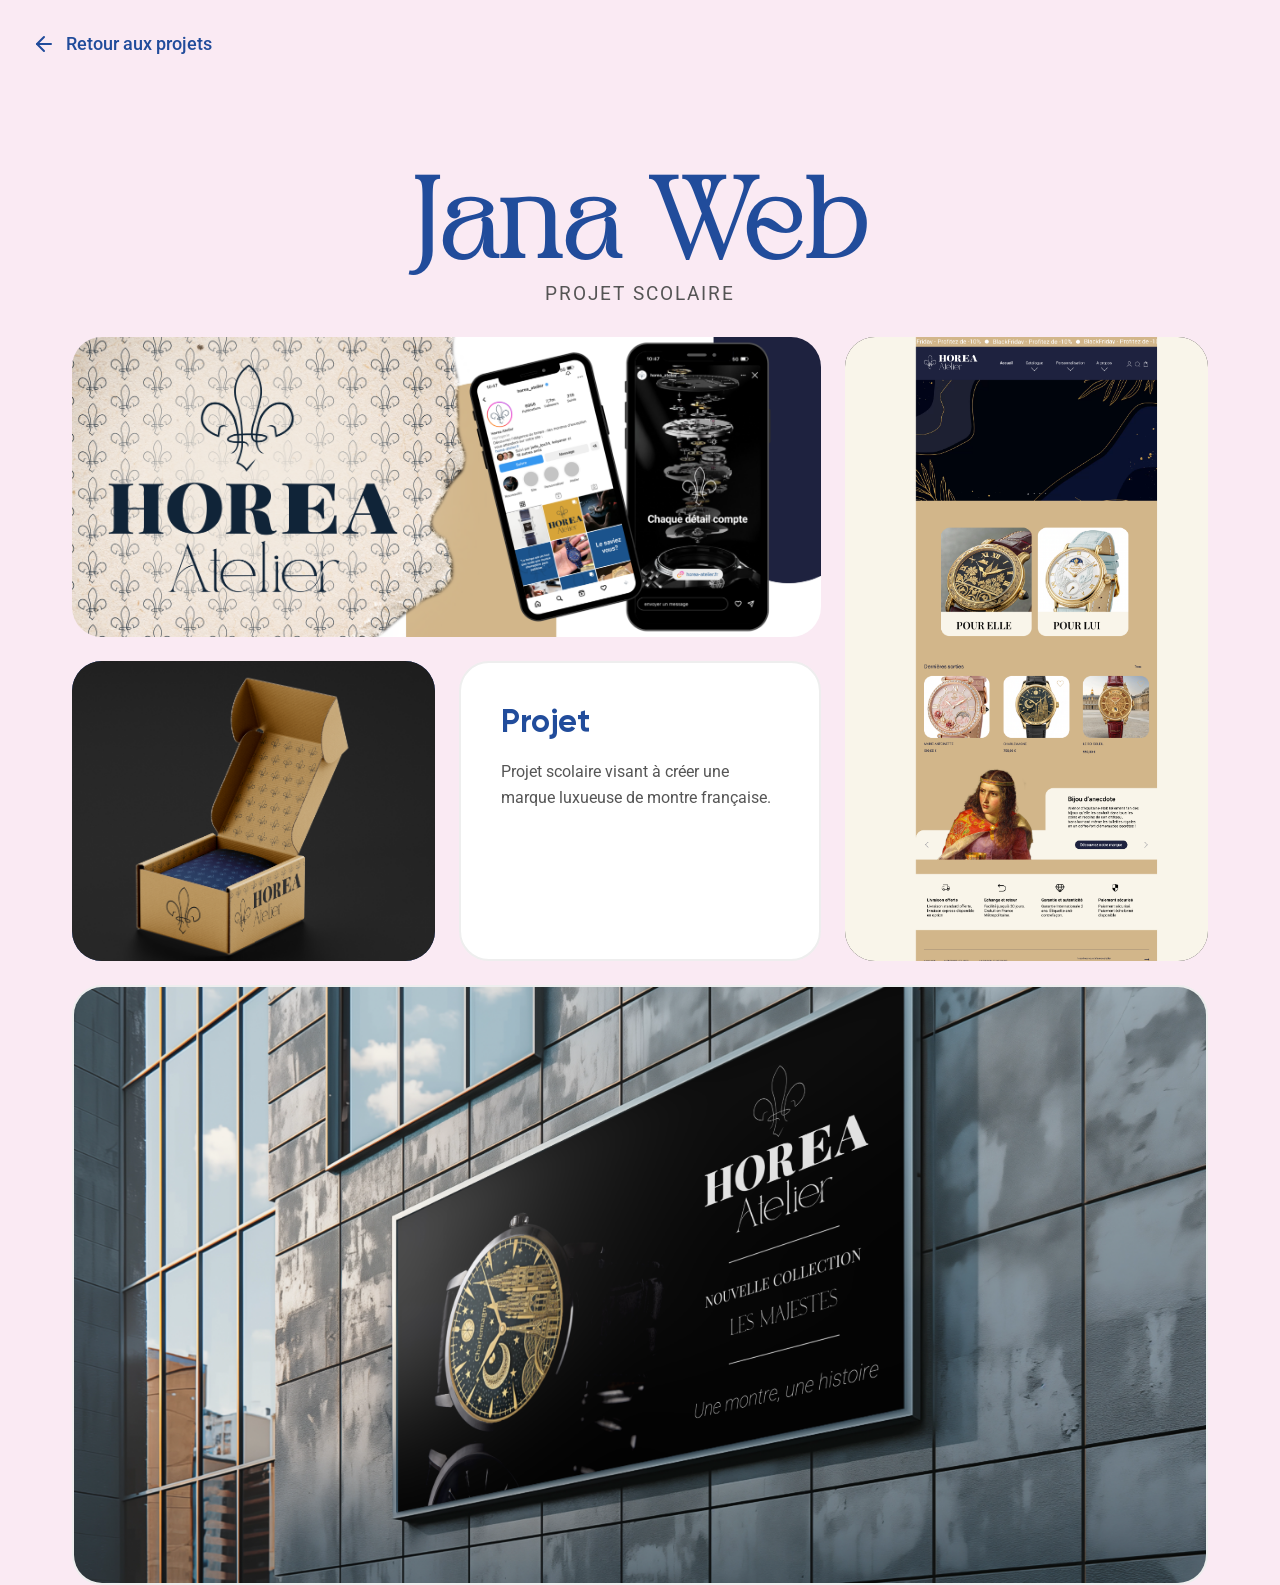
==== commit 7c40fb79: "text" ====
--- a/projet-horea-atelier.html
+++ b/projet-horea-atelier.html
@@ -55,10 +55,6 @@
             <p style="margin-bottom: 2rem; color: var(--text-gray); line-height: 1.6;">
                 Projet scolaire visant à créer une marque luxueuse de montre française.
             </p>
-            
-            <a href="https://www.jana-agenceweb.com" target="_blank" rel="noopener noreferrer" class="btn btn-primary">
-                Voir le site
-            </a>
         </div>
 
         <!-- Bloc 5 : Image (Ajout de bento-no-padding) -->
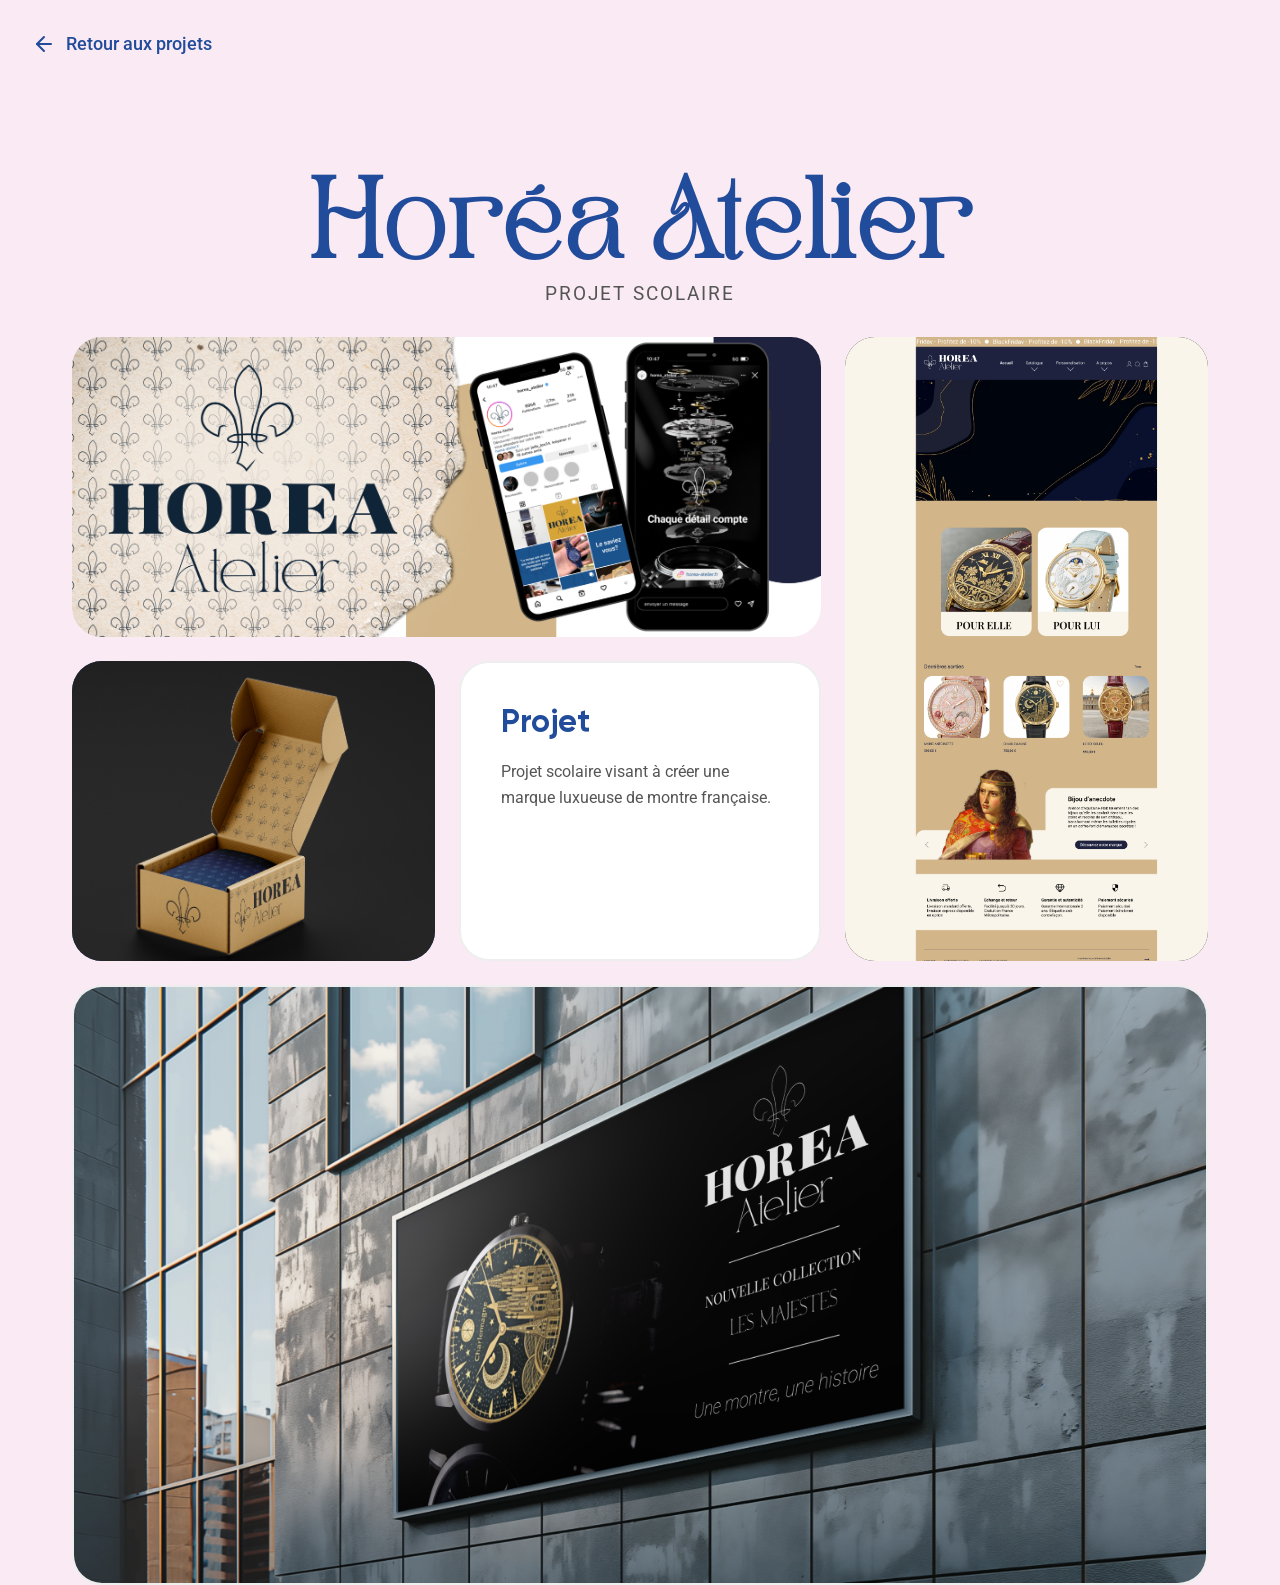
==== commit 56c44699: "upload" ====
--- a/projet-horea-atelier.html
+++ b/projet-horea-atelier.html
@@ -21,7 +21,7 @@
 
     <!-- HEADER DU PROJET -->
     <header class="project-header">
-        <h1 class="font-title">Jana Web</h1>
+        <h1 class="font-title">Horéa Atelier</h1>
         <p class="project-subtitle">Projet scolaire</p>
     </header>
 
